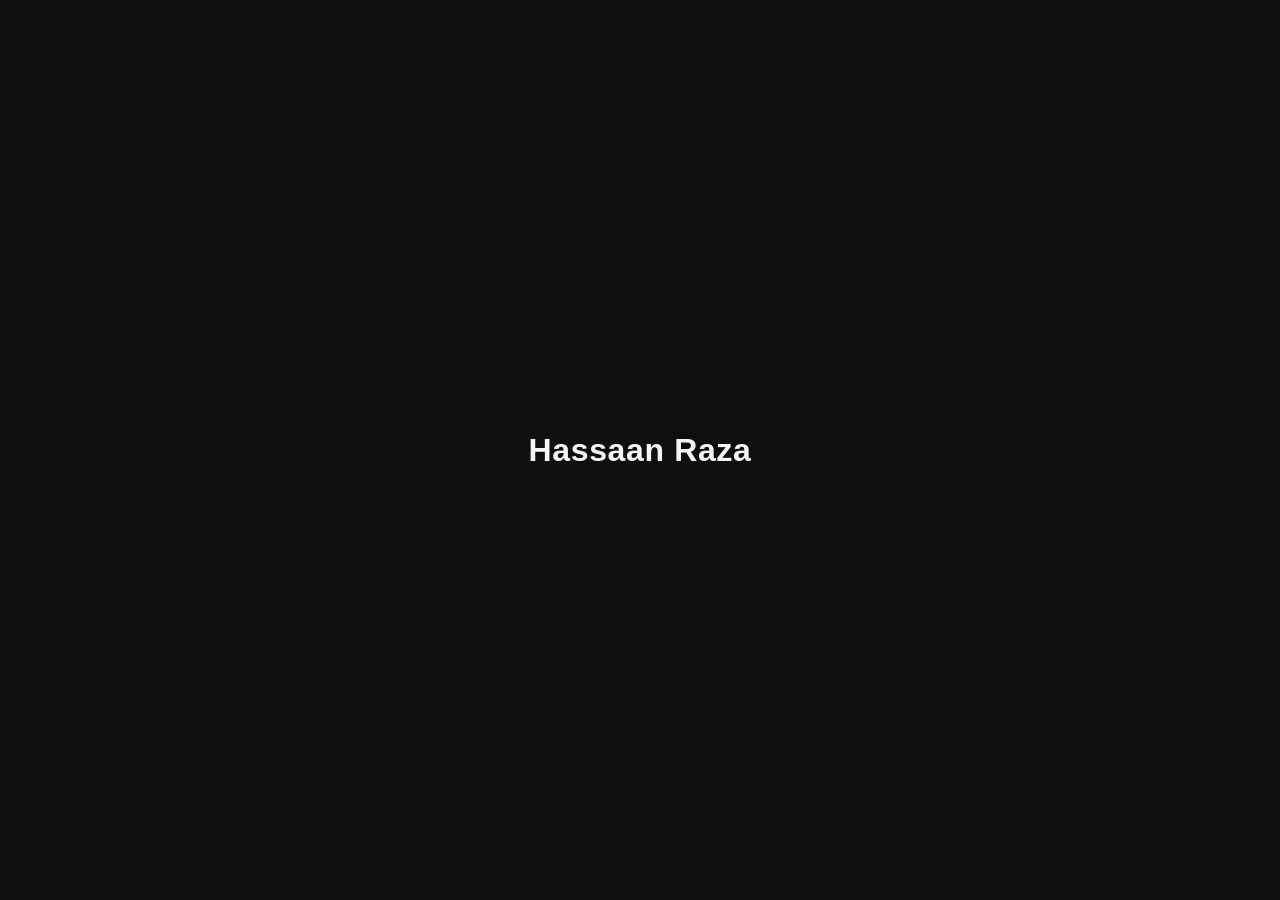
==== index.html @ 844ce33b "Update project files" ====
<!DOCTYPE html>
<html lang="en">
<head>
<meta charset="UTF-8">
<meta name="viewport" content="width=device-width, initial-scale=1.0">
<title>Hassaan Raza</title>
<style>
  body {
    margin: 0;
    height: 100vh;
    display: flex;
    align-items: center;
    justify-content: center;
    background: #0f0f0f;
    color: #f5f5f5;
    font-family: -apple-system, BlinkMacSystemFont, "Segoe UI", Roboto, sans-serif;
  }
  h1 {
    font-size: 2rem;
    font-weight: 600;
    letter-spacing: 0.02em;
  }
</style>
</head>
<body>
  <h1>Hassaan Raza</h1>
</body>
</html>
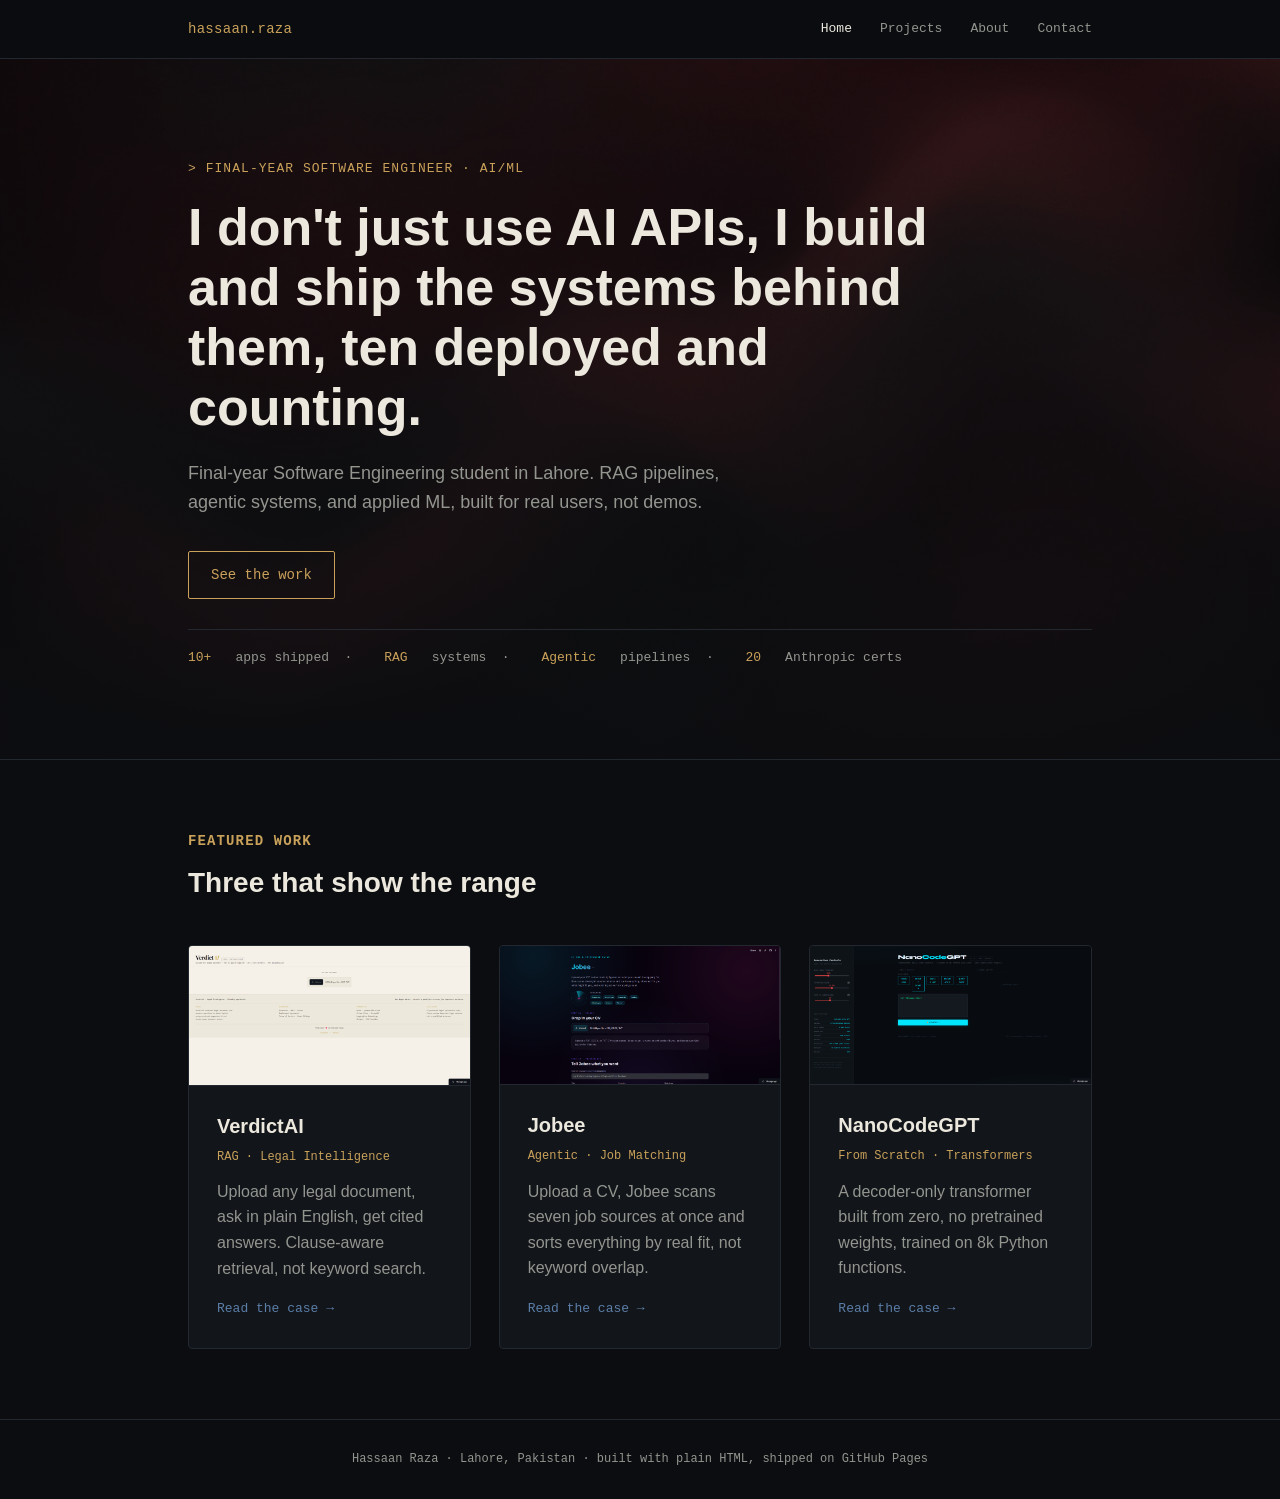
==== commit 7657d1c1: "Add portfolio files" ====
--- a/index.html
+++ b/index.html
@@ -3,26 +3,79 @@
 <head>
 <meta charset="UTF-8">
 <meta name="viewport" content="width=device-width, initial-scale=1.0">
-<title>Hassaan Raza</title>
-<style>
-  body {
-    margin: 0;
-    height: 100vh;
-    display: flex;
-    align-items: center;
-    justify-content: center;
-    background: #0f0f0f;
-    color: #f5f5f5;
-    font-family: -apple-system, BlinkMacSystemFont, "Segoe UI", Roboto, sans-serif;
-  }
-  h1 {
-    font-size: 2rem;
-    font-weight: 600;
-    letter-spacing: 0.02em;
-  }
-</style>
+<title>Hassaan Raza — AI/ML Engineer</title>
+<link rel="stylesheet" href="style.css">
 </head>
 <body>
-  <h1>Hassaan Raza</h1>
+
+<nav>
+  <div class="wrap">
+    <a href="index.html" class="nav-mark">hassaan.raza</a>
+    <ul class="nav-links">
+      <li><a href="index.html" class="active">Home</a></li>
+      <li><a href="projects.html">Projects</a></li>
+      <li><a href="about.html">About</a></li>
+      <li><a href="contact.html">Contact</a></li>
+    </ul>
+  </div>
+</nav>
+
+<header class="hero">
+  <div class="hero-bg" style="background-image: url('images/hero_gradient_blue.jpg');"></div>
+  <div class="wrap">
+    <div class="eyebrow">final-year software engineer · ai/ml</div>
+    <h1>I don't just use AI APIs, I build and ship the systems behind them, ten deployed and counting.</h1>
+    <p class="sub">Final-year Software Engineering student in Lahore. RAG pipelines, agentic systems, and applied ML, built for real users, not demos.</p>
+    <a href="projects.html" class="btn">See the work</a>
+    <div class="stat-line">
+      <span>10+</span> apps shipped &nbsp;·&nbsp; <span>RAG</span> systems &nbsp;·&nbsp; <span>Agentic</span> pipelines &nbsp;·&nbsp; <span>20</span> Anthropic certs
+    </div>
+  </div>
+</header>
+
+<section>
+  <div class="wrap">
+    <h2>Featured work</h2>
+    <p class="section-title">Three that show the range</p>
+    <div class="projects-grid" style="grid-template-columns: repeat(3, 1fr);">
+
+      <div class="project-card">
+        <img src="images/project_verdictai.png" alt="VerdictAI screenshot">
+        <div class="project-body">
+          <h3>VerdictAI</h3>
+          <div class="project-tag">RAG · Legal Intelligence</div>
+          <p>Upload any legal document, ask in plain English, get cited answers. Clause-aware retrieval, not keyword search.</p>
+          <div class="project-links"><a href="projects.html">Read the case →</a></div>
+        </div>
+      </div>
+
+      <div class="project-card">
+        <img src="images/project_jobee.png" alt="Jobee screenshot">
+        <div class="project-body">
+          <h3>Jobee</h3>
+          <div class="project-tag">Agentic · Job Matching</div>
+          <p>Upload a CV, Jobee scans seven job sources at once and sorts everything by real fit, not keyword overlap.</p>
+          <div class="project-links"><a href="projects.html">Read the case →</a></div>
+        </div>
+      </div>
+
+      <div class="project-card">
+        <img src="images/project_nanocodegpt.png" alt="NanoCodeGPT screenshot">
+        <div class="project-body">
+          <h3>NanoCodeGPT</h3>
+          <div class="project-tag">From Scratch · Transformers</div>
+          <p>A decoder-only transformer built from zero, no pretrained weights, trained on 8k Python functions.</p>
+          <div class="project-links"><a href="projects.html">Read the case →</a></div>
+        </div>
+      </div>
+
+    </div>
+  </div>
+</section>
+
+<footer>
+  <div class="wrap">Hassaan Raza · Lahore, Pakistan · built with plain HTML, shipped on GitHub Pages</div>
+</footer>
+
 </body>
 </html>
--- a/style.css
+++ b/style.css
@@ -0,0 +1,246 @@
+:root {
+  --bg: #0b0d10;
+  --bg-raised: #12151a;
+  --text: #ece8de;
+  --text-dim: #93958f;
+  --gold: #c9a15a;
+  --blue: #5b7ea8;
+  --border: #232730;
+  --mono: 'JetBrains Mono', 'Courier New', monospace;
+  --sans: 'Inter', -apple-system, BlinkMacSystemFont, 'Segoe UI', sans-serif;
+}
+
+* { box-sizing: border-box; }
+
+html { scroll-behavior: smooth; }
+
+body {
+  margin: 0;
+  background: var(--bg);
+  color: var(--text);
+  font-family: var(--sans);
+  line-height: 1.6;
+  font-size: 16px;
+}
+
+a { color: inherit; }
+
+.wrap {
+  max-width: 960px;
+  margin: 0 auto;
+  padding: 0 28px;
+}
+
+/* NAV */
+nav {
+  position: sticky;
+  top: 0;
+  z-index: 50;
+  background: rgba(11, 13, 16, 0.88);
+  backdrop-filter: blur(10px);
+  border-bottom: 1px solid var(--border);
+}
+nav .wrap {
+  display: flex;
+  align-items: center;
+  justify-content: space-between;
+  padding-top: 18px;
+  padding-bottom: 18px;
+}
+.nav-mark {
+  font-family: var(--mono);
+  font-size: 14px;
+  color: var(--gold);
+  letter-spacing: 0.02em;
+  text-decoration: none;
+}
+.nav-links {
+  display: flex;
+  gap: 28px;
+  list-style: none;
+  margin: 0;
+  padding: 0;
+  font-family: var(--mono);
+  font-size: 13px;
+}
+.nav-links a {
+  text-decoration: none;
+  color: var(--text-dim);
+  transition: color 0.15s ease;
+}
+.nav-links a:hover, .nav-links a.active { color: var(--text); }
+
+/* HERO */
+.hero {
+  position: relative;
+  padding: 100px 0 90px;
+  overflow: hidden;
+  border-bottom: 1px solid var(--border);
+}
+.hero-bg {
+  position: absolute;
+  inset: 0;
+  background-size: cover;
+  background-position: center;
+  opacity: 0.55;
+  z-index: 0;
+}
+.hero-bg::after {
+  content: '';
+  position: absolute;
+  inset: 0;
+  background: linear-gradient(180deg, rgba(11,13,16,0.2) 0%, rgba(11,13,16,0.95) 100%);
+}
+.hero .wrap { position: relative; z-index: 1; }
+.eyebrow {
+  font-family: var(--mono);
+  font-size: 13px;
+  color: var(--gold);
+  letter-spacing: 0.08em;
+  text-transform: uppercase;
+  margin-bottom: 18px;
+}
+.eyebrow::before { content: '> '; }
+h1 {
+  font-family: var(--sans);
+  font-weight: 700;
+  font-size: clamp(32px, 5vw, 52px);
+  line-height: 1.15;
+  margin: 0 0 22px;
+  max-width: 780px;
+}
+.sub {
+  font-size: 18px;
+  color: var(--text-dim);
+  max-width: 560px;
+  margin: 0 0 34px;
+}
+.stat-line {
+  font-family: var(--mono);
+  font-size: 13px;
+  color: var(--text-dim);
+  border-top: 1px solid var(--border);
+  padding-top: 18px;
+  margin-top: 30px;
+  display: flex;
+  gap: 24px;
+  flex-wrap: wrap;
+}
+.stat-line span { color: var(--gold); }
+
+.btn {
+  display: inline-block;
+  font-family: var(--mono);
+  font-size: 14px;
+  padding: 12px 22px;
+  border: 1px solid var(--gold);
+  color: var(--gold);
+  text-decoration: none;
+  border-radius: 2px;
+  transition: all 0.15s ease;
+}
+.btn:hover { background: var(--gold); color: var(--bg); }
+
+/* SECTIONS */
+section { padding: 70px 0; }
+section.alt { background: var(--bg-raised); border-top: 1px solid var(--border); border-bottom: 1px solid var(--border); }
+h2 {
+  font-family: var(--mono);
+  font-size: 14px;
+  letter-spacing: 0.08em;
+  text-transform: uppercase;
+  color: var(--gold);
+  margin: 0 0 8px;
+}
+.section-title {
+  font-size: 28px;
+  font-weight: 700;
+  margin: 0 0 40px;
+}
+
+/* PROJECT CARDS */
+.projects-grid {
+  display: grid;
+  gap: 28px;
+}
+.project-card {
+  border: 1px solid var(--border);
+  border-radius: 4px;
+  overflow: hidden;
+  background: var(--bg-raised);
+}
+.project-card img {
+  width: 100%;
+  display: block;
+  border-bottom: 1px solid var(--border);
+}
+.project-body { padding: 24px 28px 28px; }
+.project-body h3 {
+  font-size: 20px;
+  margin: 0 0 6px;
+}
+.project-tag {
+  font-family: var(--mono);
+  font-size: 12px;
+  color: var(--gold);
+  margin-bottom: 12px;
+}
+.project-body p { color: var(--text-dim); margin: 0 0 18px; }
+.project-links { display: flex; gap: 18px; font-family: var(--mono); font-size: 13px; }
+.project-links a { text-decoration: none; color: var(--blue); }
+.project-links a:hover { text-decoration: underline; }
+
+.case { margin-bottom: 12px; }
+.case-beat { margin-bottom: 14px; }
+.case-beat b { color: var(--gold); font-family: var(--mono); font-size: 12px; text-transform: uppercase; letter-spacing: 0.05em; display: block; margin-bottom: 4px; }
+
+/* ABOUT */
+.about-layout {
+  display: grid;
+  grid-template-columns: 220px 1fr;
+  gap: 50px;
+  align-items: start;
+}
+.about-photo {
+  width: 100%;
+  border-radius: 4px;
+  border: 1px solid var(--border);
+}
+.about-text p { color: var(--text-dim); margin-bottom: 18px; }
+.cert-list {
+  font-family: var(--mono);
+  font-size: 13px;
+  color: var(--text-dim);
+  list-style: none;
+  padding: 0;
+  margin: 20px 0 0;
+  display: grid;
+  gap: 8px;
+}
+.cert-list li::before { content: '✓ '; color: var(--gold); }
+
+@media (max-width: 640px) {
+  .about-layout { grid-template-columns: 1fr; }
+  .about-photo { max-width: 200px; }
+}
+
+/* CONTACT */
+.contact-links {
+  display: grid;
+  gap: 14px;
+  font-family: var(--mono);
+  font-size: 15px;
+  margin-top: 30px;
+}
+.contact-links a { text-decoration: none; color: var(--text); }
+.contact-links a:hover { color: var(--gold); }
+.contact-links span { color: var(--text-dim); display: inline-block; width: 90px; }
+
+footer {
+  border-top: 1px solid var(--border);
+  padding: 30px 0;
+  font-family: var(--mono);
+  font-size: 12px;
+  color: var(--text-dim);
+  text-align: center;
+}
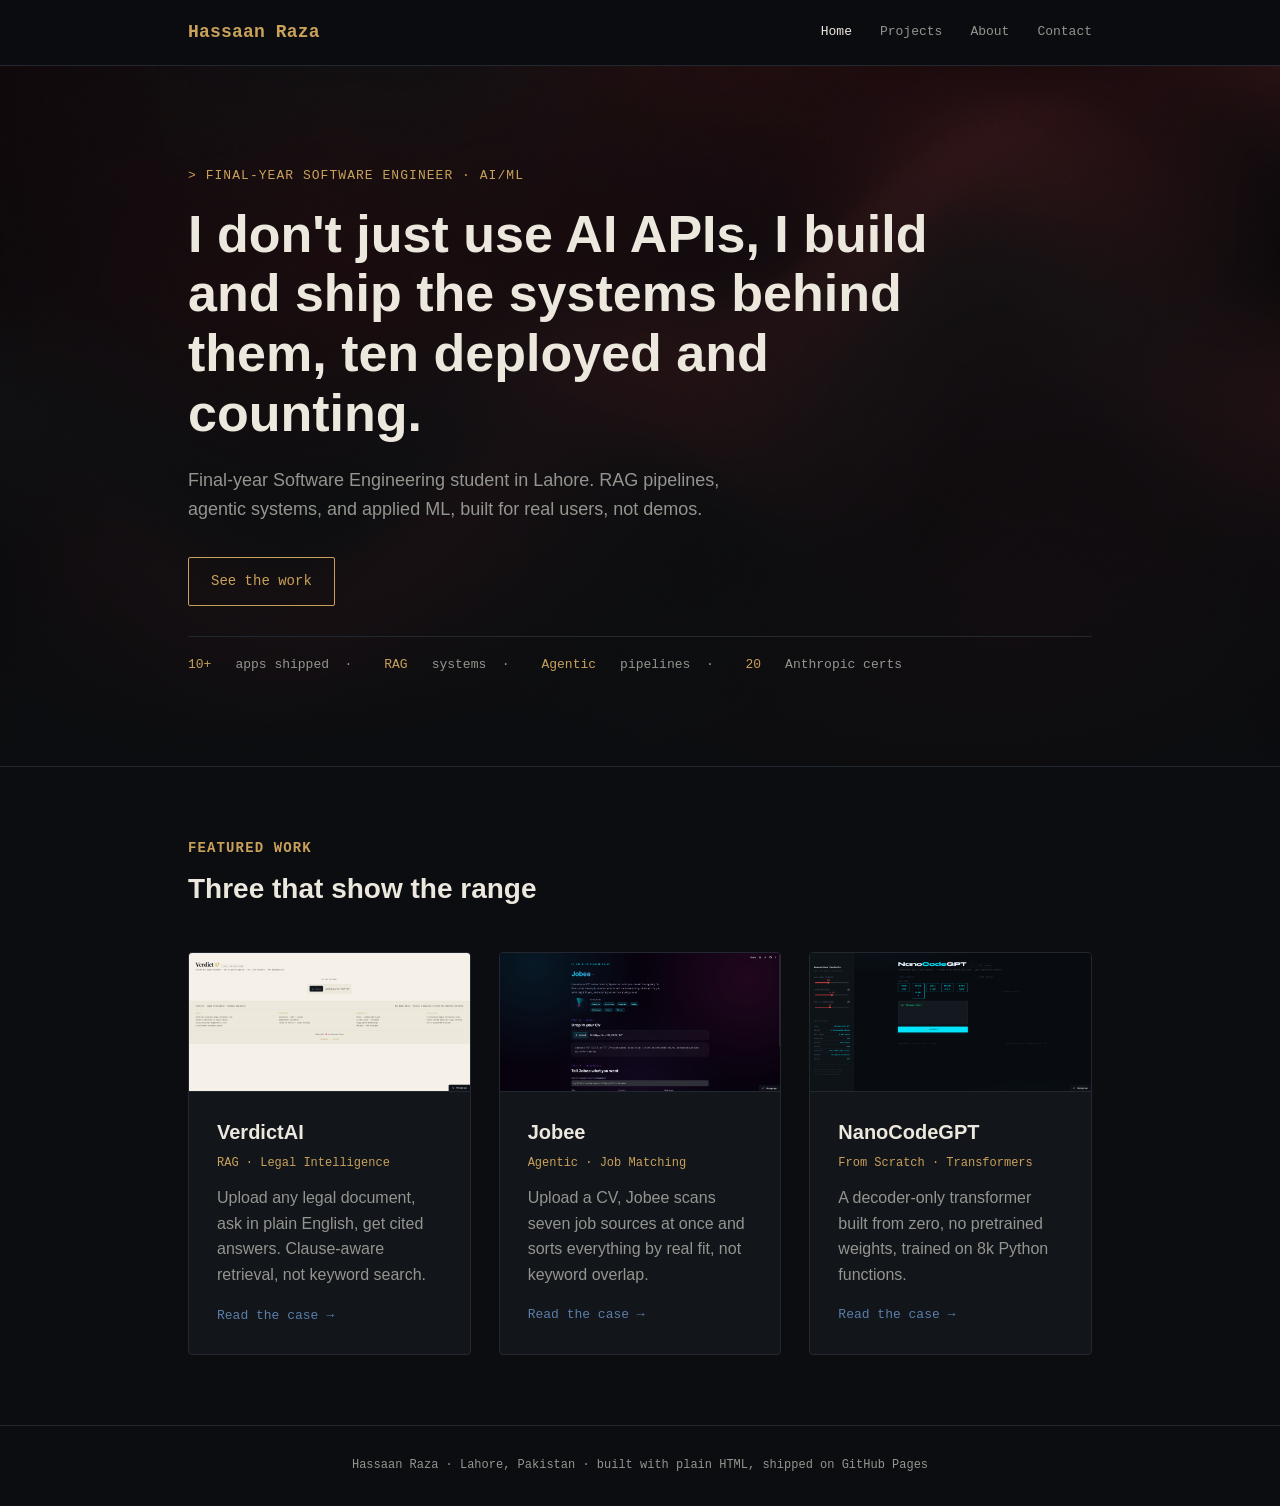
==== commit bbafd8db: "Update project files" ====
--- a/index.html
+++ b/index.html
@@ -10,7 +10,7 @@
 
 <nav>
   <div class="wrap">
-    <a href="index.html" class="nav-mark">hassaan.raza</a>
+    <a href="index.html" class="nav-mark">Hassaan Raza</a>
     <ul class="nav-links">
       <li><a href="index.html" class="active">Home</a></li>
       <li><a href="projects.html">Projects</a></li>
--- a/style.css
+++ b/style.css
@@ -49,9 +49,10 @@
 }
 .nav-mark {
   font-family: var(--mono);
-  font-size: 14px;
-  color: var(--gold);
-  letter-spacing: 0.02em;
+  font-size: 18px;
+  font-weight: 700;
+  color: var(--gold);
+  letter-spacing: 0.01em;
   text-decoration: none;
 }
 .nav-links {
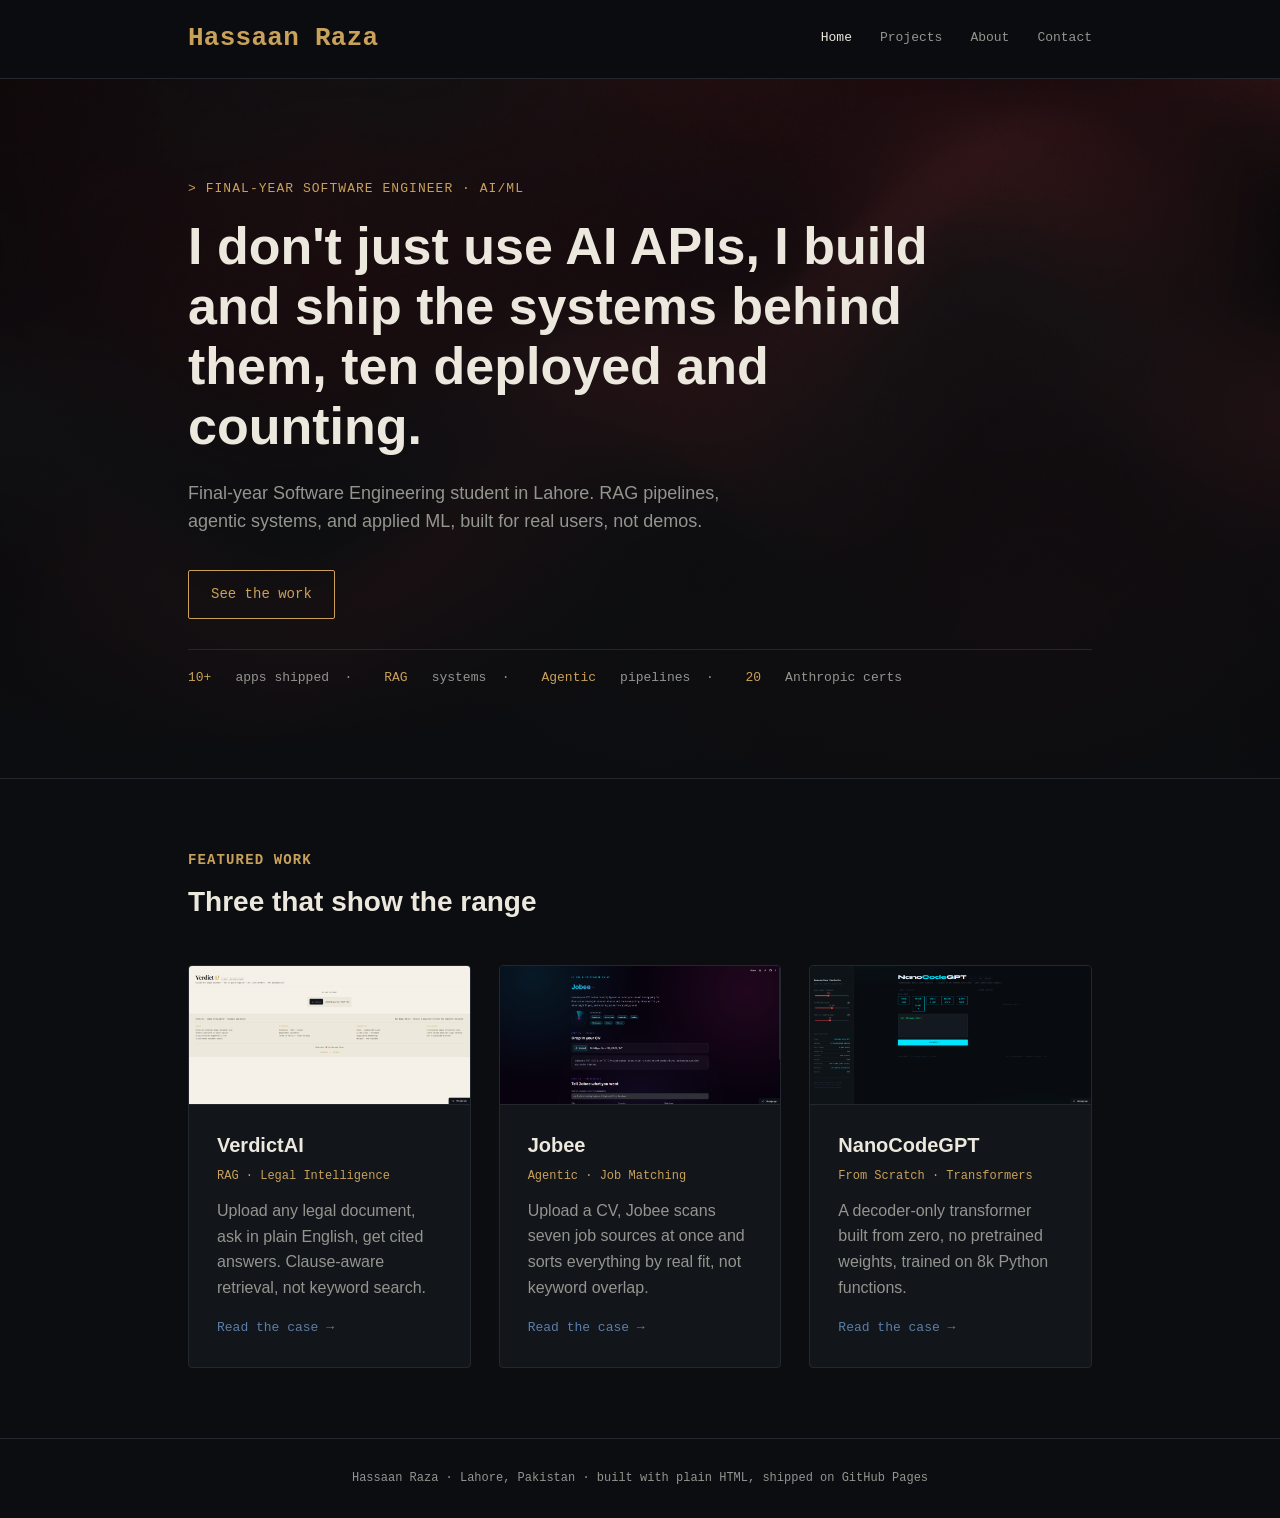
==== commit ed9153a6: "Fix mobile viewing issues" ====
--- a/index.html
+++ b/index.html
@@ -37,7 +37,7 @@
   <div class="wrap">
     <h2>Featured work</h2>
     <p class="section-title">Three that show the range</p>
-    <div class="projects-grid" style="grid-template-columns: repeat(3, 1fr);">
+    <div class="projects-grid featured-grid">
 
       <div class="project-card">
         <img src="images/project_verdictai.png" alt="VerdictAI screenshot">
--- a/style.css
+++ b/style.css
@@ -49,8 +49,8 @@
 }
 .nav-mark {
   font-family: var(--mono);
-  font-size: 18px;
-  font-weight: 700;
+  font-size: 26px;
+  font-weight: 800;
   color: var(--gold);
   letter-spacing: 0.01em;
   text-decoration: none;
@@ -220,10 +220,7 @@
 }
 .cert-list li::before { content: '✓ '; color: var(--gold); }
 
-@media (max-width: 640px) {
-  .about-layout { grid-template-columns: 1fr; }
-  .about-photo { max-width: 200px; }
-}
+.featured-grid { grid-template-columns: repeat(3, 1fr); }
 
 /* CONTACT */
 .contact-links {
@@ -245,3 +242,43 @@
   color: var(--text-dim);
   text-align: center;
 }
+
+
+/* Tappable project screenshots */
+.shot-link { position: relative; display: block; }
+.shot-link img { display: block; width: 100%; }
+.shot-hint {
+  position: absolute;
+  right: 10px;
+  bottom: 10px;
+  font-family: var(--mono);
+  font-size: 11px;
+  color: var(--text);
+  background: rgba(11,13,16,0.82);
+  border: 1px solid var(--border);
+  padding: 5px 10px;
+  border-radius: 2px;
+}
+
+/* RESPONSIVE — must stay last so it overrides */
+@media (max-width: 900px) {
+  .featured-grid { grid-template-columns: repeat(2, 1fr); }
+}
+
+@media (max-width: 640px) {
+  .wrap { padding: 0 20px; }
+  .featured-grid { grid-template-columns: 1fr; }
+  .about-layout { grid-template-columns: 1fr; }
+  .about-photo { max-width: 200px; }
+  .hero { padding: 60px 0 55px; }
+  section { padding: 50px 0; }
+  nav .wrap { padding-top: 14px; padding-bottom: 14px; }
+  .nav-mark { font-size: 20px; }
+  .nav-links { gap: 16px; font-size: 12px; }
+  .sub { font-size: 16px; }
+  .stat-line { font-size: 12px; gap: 12px; }
+  .btn { padding: 14px 24px; }
+  .project-body { padding: 20px 22px 24px; }
+  .contact-links { font-size: 14px; }
+  .contact-links span { display: block; width: auto; margin-bottom: 2px; }
+}
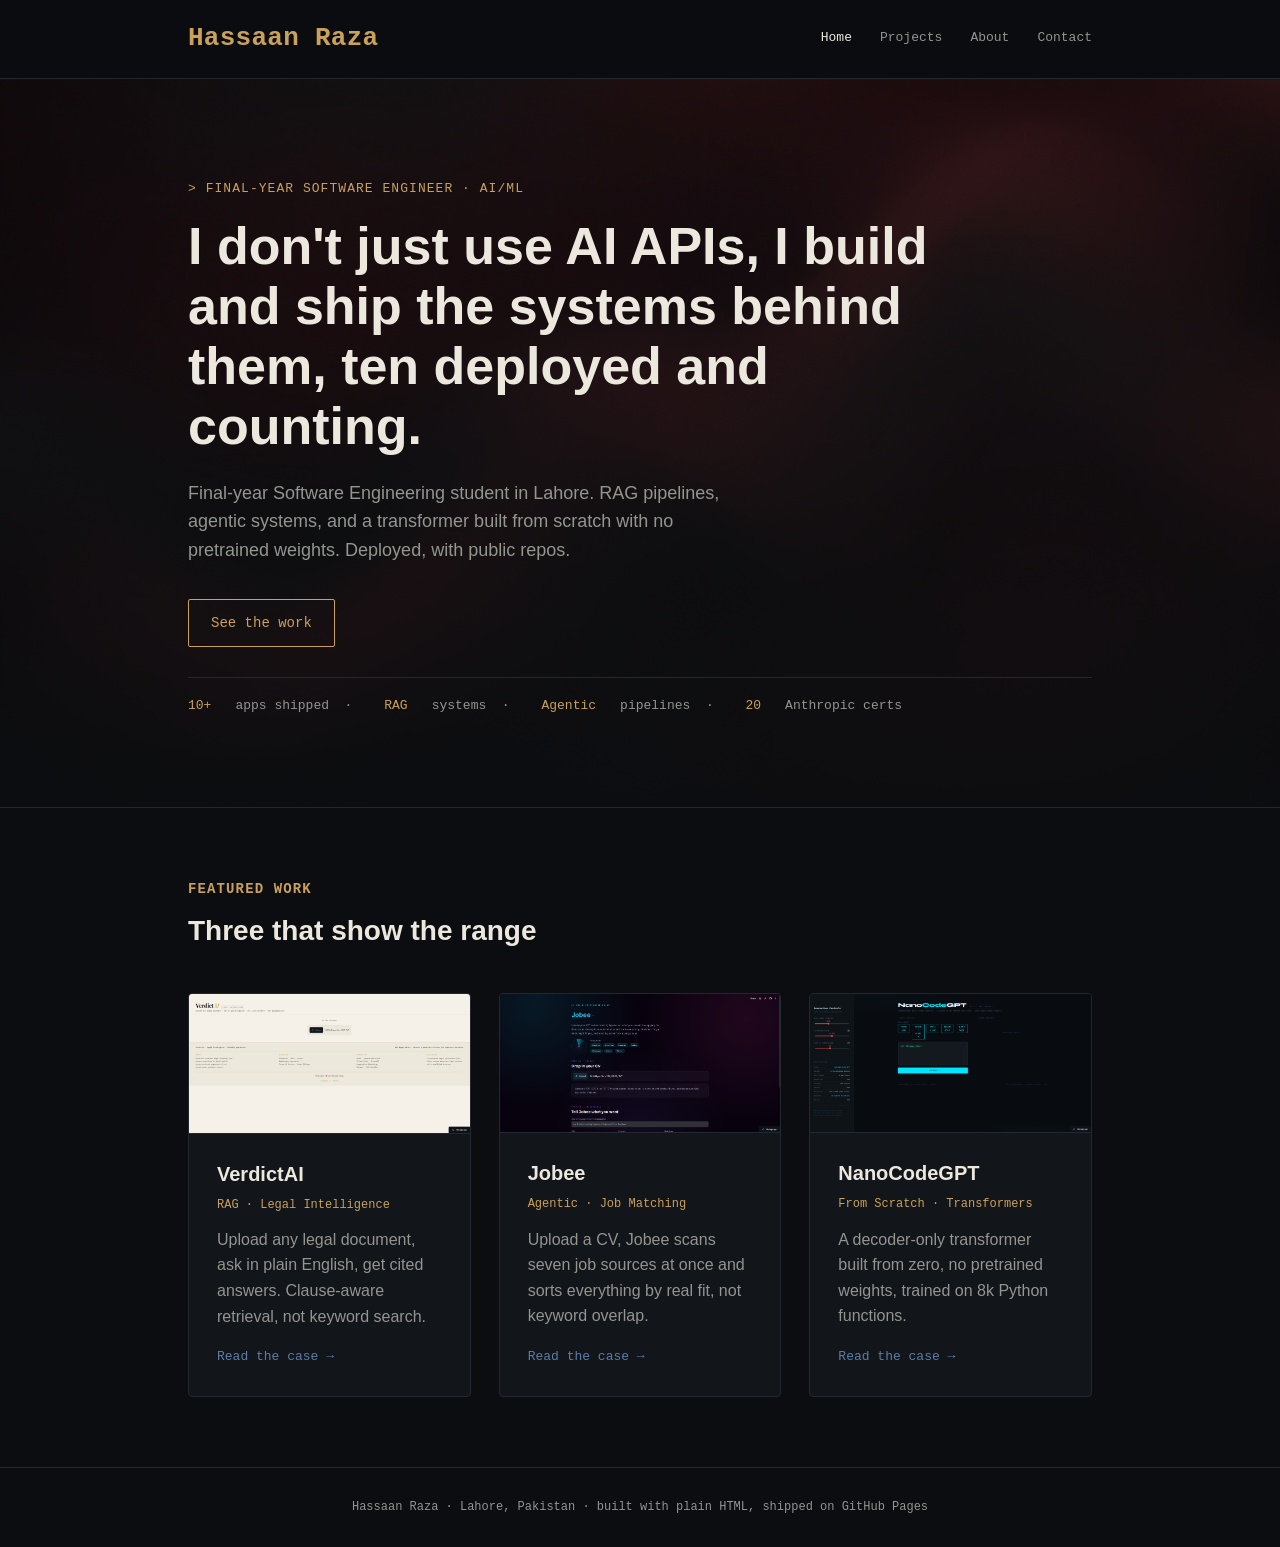
==== commit b2aa2cf7: "Fix critical bug" ====
--- a/index.html
+++ b/index.html
@@ -25,7 +25,7 @@
   <div class="wrap">
     <div class="eyebrow">final-year software engineer · ai/ml</div>
     <h1>I don't just use AI APIs, I build and ship the systems behind them, ten deployed and counting.</h1>
-    <p class="sub">Final-year Software Engineering student in Lahore. RAG pipelines, agentic systems, and applied ML, built for real users, not demos.</p>
+    <p class="sub">Final-year Software Engineering student in Lahore. RAG pipelines, agentic systems, and a transformer built from scratch with no pretrained weights. Deployed, with public repos.</p>
     <a href="projects.html" class="btn">See the work</a>
     <div class="stat-line">
       <span>10+</span> apps shipped &nbsp;·&nbsp; <span>RAG</span> systems &nbsp;·&nbsp; <span>Agentic</span> pipelines &nbsp;·&nbsp; <span>20</span> Anthropic certs
--- a/style.css
+++ b/style.css
@@ -245,12 +245,13 @@
 
 
 /* Tappable project screenshots */
-.shot-link { position: relative; display: block; }
+.shot-link { position: relative; display: block; overflow: hidden; line-height: 0; }
 .shot-link img { display: block; width: 100%; }
 .shot-hint {
   position: absolute;
-  right: 10px;
-  bottom: 10px;
+  right: 12px;
+  bottom: 14px;
+  line-height: 1;
   font-family: var(--mono);
   font-size: 11px;
   color: var(--text);
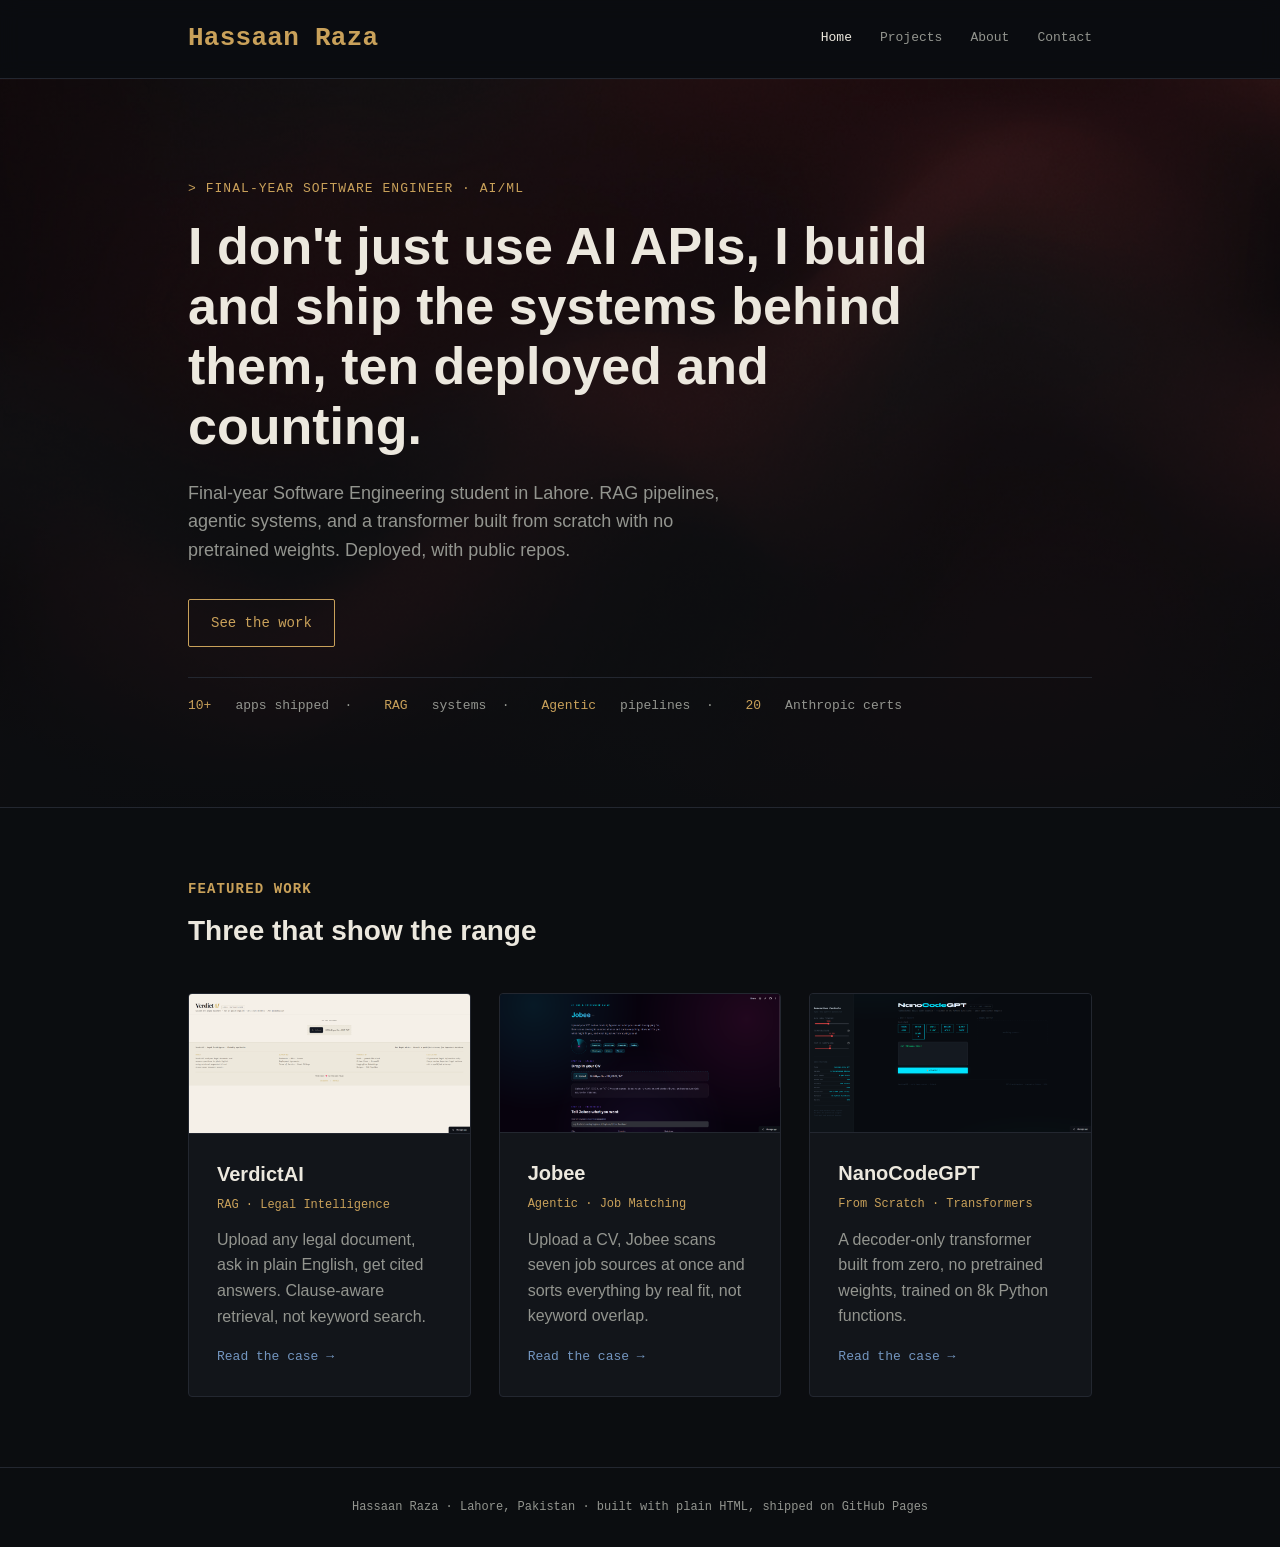
==== commit f7a6df1d: "Add additional content" ====
--- a/index.html
+++ b/index.html
@@ -3,7 +3,22 @@
 <head>
 <meta charset="UTF-8">
 <meta name="viewport" content="width=device-width, initial-scale=1.0">
-<title>Hassaan Raza — AI/ML Engineer</title>
+<title>Hassaan Raza | AI/ML Engineer</title>
+<meta name="description" content="Final-year Software Engineering student in Lahore building RAG pipelines, agentic systems, and a transformer from scratch. Ten deployed AI applications with public repos.">
+<meta name="author" content="Hassaan Raza">
+<link rel="canonical" href="https://hassaan-raza.github.io/portfolio/">
+<link rel="icon" href="favicon.svg" type="image/svg+xml">
+
+<meta property="og:type" content="website">
+<meta property="og:title" content="Hassaan Raza | AI/ML Engineer">
+<meta property="og:description" content="Final-year Software Engineering student in Lahore building RAG pipelines, agentic systems, and a transformer from scratch. Ten deployed AI applications with public repos.">
+<meta property="og:url" content="https://hassaan-raza.github.io/portfolio/">
+<meta property="og:image" content="https://hassaan-raza.github.io/portfolio/images/og-preview.jpg">
+
+<meta name="twitter:card" content="summary_large_image">
+<meta name="twitter:title" content="Hassaan Raza | AI/ML Engineer">
+<meta name="twitter:description" content="Final-year Software Engineering student in Lahore building RAG pipelines, agentic systems, and a transformer from scratch. Ten deployed AI applications with public repos.">
+<meta name="twitter:image" content="https://hassaan-raza.github.io/portfolio/images/og-preview.jpg">
 <link rel="stylesheet" href="style.css">
 </head>
 <body>
@@ -40,7 +55,7 @@
     <div class="projects-grid featured-grid">
 
       <div class="project-card">
-        <img src="images/project_verdictai.png" alt="VerdictAI screenshot">
+        <img loading="lazy" decoding="async" src="images/project_verdictai.png" alt="VerdictAI screenshot">
         <div class="project-body">
           <h3>VerdictAI</h3>
           <div class="project-tag">RAG · Legal Intelligence</div>
@@ -50,7 +65,7 @@
       </div>
 
       <div class="project-card">
-        <img src="images/project_jobee.png" alt="Jobee screenshot">
+        <img loading="lazy" decoding="async" src="images/project_jobee.png" alt="Jobee screenshot">
         <div class="project-body">
           <h3>Jobee</h3>
           <div class="project-tag">Agentic · Job Matching</div>
@@ -60,7 +75,7 @@
       </div>
 
       <div class="project-card">
-        <img src="images/project_nanocodegpt.png" alt="NanoCodeGPT screenshot">
+        <img loading="lazy" decoding="async" src="images/project_nanocodegpt.png" alt="NanoCodeGPT screenshot">
         <div class="project-body">
           <h3>NanoCodeGPT</h3>
           <div class="project-tag">From Scratch · Transformers</div>
@@ -74,8 +89,20 @@
 </section>
 
 <footer>
-  <div class="wrap">Hassaan Raza · Lahore, Pakistan · built with plain HTML, shipped on GitHub Pages</div>
+  <div class="wrap footer-inner">
+    <span>Hassaan Raza · Lahore, Pakistan · built with plain HTML, shipped on GitHub Pages</span>
+    <!-- FlyRank graduate badge: unlocks once a capstone is accepted.
+         Save the badge as images/flyrank-badge.png, swap the href, and uncomment.
+<a class="grad-badge" href="FLYRANK_VERIFICATION_URL" target="_blank" rel="noopener">
+      <img src="images/flyrank-badge.png" alt="FlyRank AI Internship graduate badge" width="120">
+    </a>
+    -->
+  </div>
 </footer>
 
+
+<!-- Analytics: GoatCounter (no cookies, no consent banner needed) -->
+<script data-goatcounter="https://hassaanraza.goatcounter.com/count"
+        async src="//gc.zgo.at/count.js"></script>
 </body>
 </html>
--- a/style.css
+++ b/style.css
@@ -4,7 +4,7 @@
   --text: #ece8de;
   --text-dim: #93958f;
   --gold: #c9a15a;
-  --blue: #5b7ea8;
+  --blue: #7396c0;
   --border: #232730;
   --mono: 'JetBrains Mono', 'Courier New', monospace;
   --sans: 'Inter', -apple-system, BlinkMacSystemFont, 'Segoe UI', sans-serif;
@@ -232,7 +232,7 @@
 }
 .contact-links a { text-decoration: none; color: var(--text); }
 .contact-links a:hover { color: var(--gold); }
-.contact-links span { color: var(--text-dim); display: inline-block; width: 90px; }
+.contact-links span { color: var(--text-dim); display: inline-block; width: 120px; }
 
 footer {
   border-top: 1px solid var(--border);
@@ -260,6 +260,56 @@
   padding: 5px 10px;
   border-radius: 2px;
 }
+
+
+/* Contact form */
+.contact-form { max-width: 560px; }
+.contact-form label {
+  display: block;
+  font-family: var(--mono);
+  font-size: 12px;
+  letter-spacing: 0.05em;
+  text-transform: uppercase;
+  color: var(--text-dim);
+  margin-bottom: 7px;
+  margin-top: 22px;
+}
+.contact-form input,
+.contact-form textarea {
+  width: 100%;
+  background: var(--bg-raised);
+  border: 1px solid var(--border);
+  border-radius: 2px;
+  color: var(--text);
+  font-family: var(--sans);
+  font-size: 15px;
+  padding: 12px 14px;
+}
+.contact-form input:focus,
+.contact-form textarea:focus {
+  outline: none;
+  border-color: var(--gold);
+}
+.contact-form textarea { resize: vertical; }
+.form-btn {
+  margin-top: 26px;
+  background: none;
+  cursor: pointer;
+  font-family: var(--mono);
+}
+
+
+/* Footer with graduate badge */
+.footer-inner {
+  display: flex;
+  align-items: center;
+  justify-content: center;
+  gap: 22px;
+  flex-wrap: wrap;
+}
+.grad-badge { display: inline-flex; line-height: 0; opacity: 0.9; transition: opacity 0.15s ease; }
+.grad-badge:hover { opacity: 1; }
+.grad-badge img { max-width: 120px; height: auto; }
 
 /* RESPONSIVE — must stay last so it overrides */
 @media (max-width: 900px) {
@@ -282,4 +332,5 @@
   .project-body { padding: 20px 22px 24px; }
   .contact-links { font-size: 14px; }
   .contact-links span { display: block; width: auto; margin-bottom: 2px; }
-}
+  .footer-inner { flex-direction: column; gap: 16px; }
+}
